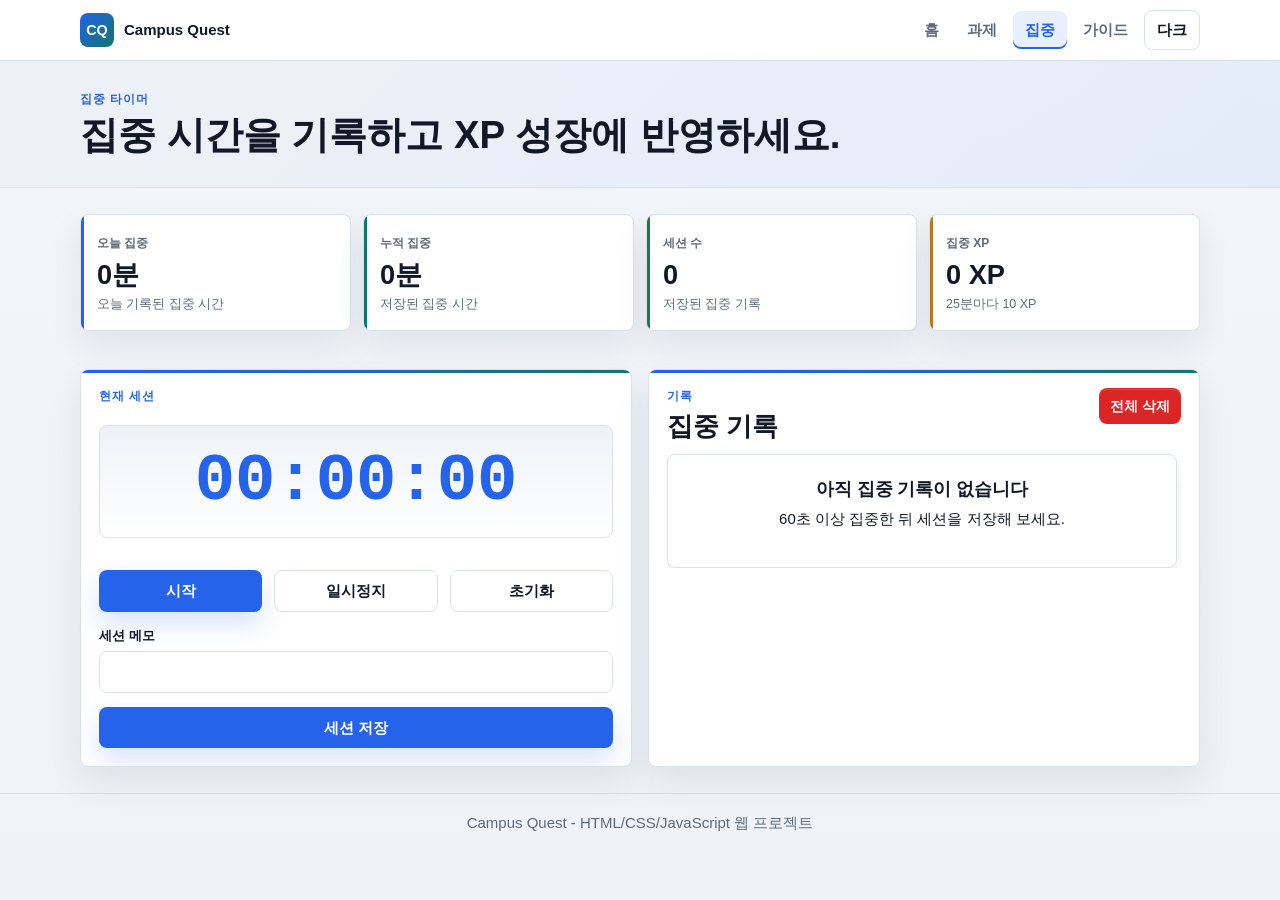
==== focus.html @ e26a476d "Add Campus Quest final project" ====
<!DOCTYPE html>
<html lang="ko">
<head>
  <meta charset="UTF-8">
  <meta name="viewport" content="width=device-width, initial-scale=1.0">
  <title>Campus Quest | 집중</title>
  <link rel="stylesheet" href="css/style.css">
  <script src="js/storage.js" defer></script>
  <script src="js/common.js" defer></script>
  <script src="js/focus.js" defer></script>
</head>
<body data-page="focus">
  <header class="site-header">
    <div class="container header-inner">
      <a class="brand" href="index.html" aria-label="Campus Quest 홈">
        <span class="brand-mark">CQ</span>
        <span class="brand-text">Campus Quest</span>
      </a>
      <button class="nav-toggle" id="navToggle" type="button" aria-controls="siteNav" aria-expanded="false">메뉴</button>
      <nav class="site-nav" id="siteNav" aria-label="주요 메뉴">
        <a href="index.html" data-page="home">홈</a>
        <a href="tasks.html" data-page="tasks">과제</a>
        <a href="focus.html" data-page="focus">집중</a>
        <a href="guide.html" data-page="guide">가이드</a>
        <button class="theme-toggle" id="themeToggle" type="button">다크</button>
      </nav>
    </div>
  </header>

  <main>
    <section class="page-hero">
      <div class="container">
        <p class="eyebrow">집중 타이머</p>
        <h1>집중 시간을 기록하고 XP 성장에 반영하세요.</h1>
      </div>
    </section>

    <section class="section">
      <div class="container">
        <div class="stats-grid compact-stats">
          <article class="stat-card">
            <span class="stat-label">오늘 집중</span>
            <strong id="todayFocus">0분</strong>
            <small>오늘 기록된 집중 시간</small>
          </article>
          <article class="stat-card">
            <span class="stat-label">누적 집중</span>
            <strong id="totalFocus">0분</strong>
            <small>저장된 집중 시간</small>
          </article>
          <article class="stat-card">
            <span class="stat-label">세션 수</span>
            <strong id="sessionCount">0</strong>
            <small>저장된 집중 기록</small>
          </article>
          <article class="stat-card">
            <span class="stat-label">집중 XP</span>
            <strong id="focusXpValue">0 XP</strong>
            <small>25분마다 10 XP</small>
          </article>
        </div>
      </div>
    </section>

    <section class="section section-tight">
      <div class="container split-grid">
        <article class="timer-panel">
          <p class="eyebrow">현재 세션</p>
          <div class="timer-display" id="timerDisplay" aria-live="polite">00:00:00</div>
          <div class="timer-controls">
            <button class="btn btn-primary" id="startTimer" type="button">시작</button>
            <button class="btn btn-secondary" id="pauseTimer" type="button">일시정지</button>
            <button class="btn btn-secondary" id="resetTimer" type="button">초기화</button>
          </div>
          <div class="form-group">
            <label for="sessionNote">세션 메모</label>
            <input id="sessionNote" type="text" maxlength="80">
          </div>
          <div class="inline-message" id="focusMessage" role="status" aria-live="polite"></div>
          <button class="btn btn-primary full-width" id="saveSession" type="button">세션 저장</button>
        </article>

        <article class="panel">
          <div class="panel-heading">
            <div>
              <p class="eyebrow">기록</p>
              <h2>집중 기록</h2>
            </div>
            <button class="btn btn-danger btn-small" id="clearSessions" type="button">전체 삭제</button>
          </div>
          <div class="record-list" id="sessionList"></div>
        </article>
      </div>
    </section>
  </main>

  <footer class="site-footer">
    <div class="container">Campus Quest - HTML/CSS/JavaScript 웹 프로젝트</div>
  </footer>
</body>
</html>
---- css/style.css ----
:root {
  --bg: #f3f6fb;
  --surface: #ffffff;
  --text: #111827;
  --muted: #5f6b7c;
  --primary: #2563eb;
  --primary-dark: #1d4ed8;
  --accent: #0f766e;
  --danger: #dc2626;
  --warning: #b7791f;
  --success: #15803d;
  --border: #d9e1ec;
  --shadow: 0 14px 34px rgba(17, 24, 39, 0.08);
  --header-bg: rgba(255, 255, 255, 0.96);
  --soft: #eef2f7;
  --primary-soft: rgba(37, 99, 235, 0.1);
  --danger-soft: rgba(220, 38, 38, 0.1);
  --warning-soft: rgba(183, 121, 31, 0.13);
  --success-soft: rgba(21, 128, 61, 0.12);
  --muted-soft: rgba(95, 107, 124, 0.11);
}

html[data-theme="dark"] {
  --bg: #070a10;
  --surface: #101722;
  --text: #f7fafc;
  --muted: #9ca8ba;
  --primary: #60a5fa;
  --primary-dark: #3b82f6;
  --accent: #2dd4bf;
  --danger: #fb7185;
  --warning: #fbbf24;
  --success: #34d399;
  --border: #273244;
  --shadow: 0 16px 40px rgba(0, 0, 0, 0.28);
  --header-bg: rgba(7, 10, 16, 0.94);
  --soft: #0c121c;
  --primary-soft: rgba(96, 165, 250, 0.13);
  --danger-soft: rgba(251, 113, 133, 0.13);
  --warning-soft: rgba(251, 191, 36, 0.14);
  --success-soft: rgba(52, 211, 153, 0.13);
  --muted-soft: rgba(154, 164, 181, 0.12);
}

* {
  box-sizing: border-box;
}

html {
  min-height: 100%;
}

body {
  min-height: 100%;
  margin: 0;
  background: linear-gradient(180deg, var(--bg) 0%, #eef3f9 100%);
  color: var(--text);
  font-family: Arial, Helvetica, sans-serif;
  font-size: 15px;
  line-height: 1.45;
}

html[data-theme="dark"] body {
  background: linear-gradient(180deg, #070a10 0%, #0b1018 48%, #070a10 100%);
}

a {
  color: inherit;
  text-decoration: none;
}

button,
input,
select {
  font: inherit;
}

button {
  cursor: pointer;
}

:focus-visible {
  outline: 3px solid rgba(61, 99, 221, 0.34);
  outline-offset: 3px;
}

.container {
  width: min(1120px, calc(100% - 36px));
  margin: 0 auto;
}

.site-header {
  position: sticky;
  top: 0;
  z-index: 20;
  border-bottom: 1px solid var(--border);
  background: var(--header-bg);
  backdrop-filter: blur(14px);
}

.header-inner {
  display: flex;
  align-items: center;
  gap: 12px;
  min-height: 60px;
}

.brand {
  display: inline-flex;
  align-items: center;
  gap: 10px;
  font-weight: 800;
  letter-spacing: 0;
}

.brand-mark {
  display: grid;
  width: 34px;
  height: 34px;
  place-items: center;
  border-radius: 8px;
  background: linear-gradient(135deg, var(--primary), var(--accent));
  color: #ffffff;
  font-size: 0.9rem;
}

.brand-text {
  white-space: nowrap;
}

.site-nav {
  display: flex;
  align-items: center;
  gap: 4px;
  margin-left: auto;
}

.site-nav a,
.site-nav .theme-toggle {
  appearance: none;
  border: 0;
  border-radius: 8px;
  background: transparent;
  color: var(--muted);
  font: inherit;
  font-weight: 700;
  min-height: 36px;
  padding: 8px 12px;
  text-align: center;
  transition: background 0.15s ease, color 0.15s ease;
}

.site-nav a:hover,
.site-nav a.active,
.site-nav .theme-toggle:hover {
  background: var(--primary-soft);
  color: var(--primary);
}

.site-nav a.active {
  box-shadow: inset 0 -2px 0 var(--primary);
}

.site-nav .theme-toggle {
  border: 1px solid var(--border);
  background: var(--surface);
  color: var(--text);
}

.nav-toggle {
  border: 1px solid var(--border);
  border-radius: 8px;
  background: var(--surface);
  color: var(--text);
  font-weight: 700;
  min-height: 36px;
  padding: 7px 11px;
}

.nav-toggle {
  display: none;
  margin-left: auto;
}

.hero-section {
  padding: 34px 0 26px;
  border-bottom: 1px solid var(--border);
  background: linear-gradient(135deg, rgba(37, 99, 235, 0.08), rgba(15, 118, 110, 0.05) 45%, transparent 80%), var(--bg);
}

html[data-theme="dark"] .hero-section {
  background: linear-gradient(135deg, rgba(96, 165, 250, 0.13), rgba(45, 212, 191, 0.05) 48%, transparent 82%), var(--bg);
}

.hero-grid {
  display: grid;
  grid-template-columns: minmax(0, 1.16fr) minmax(300px, 0.84fr);
  gap: 24px;
  align-items: center;
}

.eyebrow {
  margin: 0 0 6px;
  color: var(--primary);
  font-size: 0.72rem;
  font-weight: 800;
  letter-spacing: 0.08em;
  text-transform: uppercase;
}

h1,
h2,
h3,
p {
  margin-top: 0;
}

h1 {
  max-width: 720px;
  margin-bottom: 12px;
  font-size: clamp(1.95rem, 3.8vw, 3.35rem);
  line-height: 1.08;
  letter-spacing: 0;
}

h2 {
  margin-bottom: 12px;
  font-size: clamp(1.25rem, 2.4vw, 1.65rem);
  line-height: 1.18;
}

h3 {
  margin-bottom: 8px;
  font-size: 1.1rem;
}

.hero-lead {
  max-width: 650px;
  color: var(--muted);
  font-size: 0.98rem;
}

.hero-actions,
.timer-controls {
  display: flex;
  flex-wrap: wrap;
  gap: 12px;
  margin-top: 18px;
}

.btn {
  display: inline-flex;
  align-items: center;
  justify-content: center;
  min-height: 38px;
  border: 1px solid transparent;
  border-radius: 8px;
  font-weight: 800;
  padding: 9px 14px;
  box-shadow: 0 1px 0 rgba(255, 255, 255, 0.15) inset;
  transition: transform 0.15s ease, background 0.15s ease, border-color 0.15s ease;
}

.btn:hover {
  transform: translateY(-1px);
}

.btn-primary {
  background: var(--primary);
  color: #ffffff;
  box-shadow: 0 12px 24px rgba(37, 99, 235, 0.18);
}

html[data-theme="dark"] .btn-primary {
  color: #07111f;
}

.btn-primary:hover {
  background: var(--primary-dark);
}

.btn-secondary {
  border-color: var(--border);
  background: var(--surface);
  color: var(--text);
}

html[data-theme="dark"] .btn-secondary,
html[data-theme="dark"] input,
html[data-theme="dark"] select {
  background: #0c121c;
}

.btn-danger {
  background: var(--danger);
  color: #ffffff;
}

.btn-small {
  min-height: 34px;
  padding: 7px 10px;
  font-size: 0.88rem;
}

.full-width {
  width: 100%;
}

.quest-preview,
.panel,
.timer-panel,
.stat-card,
.task-card,
.empty-state,
.record-card {
  border: 1px solid var(--border);
  border-radius: 8px;
  background: var(--surface);
  box-shadow: var(--shadow);
}

html[data-theme="dark"] .quest-preview,
html[data-theme="dark"] .panel,
html[data-theme="dark"] .timer-panel,
html[data-theme="dark"] .stat-card,
html[data-theme="dark"] .task-card,
html[data-theme="dark"] .empty-state,
html[data-theme="dark"] .record-card {
  background: #111827;
}

.quest-preview {
  position: relative;
  overflow: hidden;
  padding: 18px;
}

.quest-preview::before,
.panel::before,
.timer-panel::before,
.task-card::before,
.record-card::before {
  content: "";
  position: absolute;
  inset: 0 0 auto;
  height: 3px;
  background: linear-gradient(90deg, var(--primary), var(--accent));
}

.panel,
.timer-panel,
.task-card,
.record-card {
  position: relative;
  overflow: hidden;
}

.preview-topline,
.panel-heading,
.task-card-top,
.record-card-top {
  display: flex;
  align-items: flex-start;
  justify-content: space-between;
  gap: 12px;
}

.preview-topline span,
.stat-label {
  color: var(--muted);
  font-size: 0.75rem;
  font-weight: 800;
  text-transform: uppercase;
}

.preview-topline strong {
  color: var(--primary);
  font-size: 1.35rem;
}

.mascot-stage {
  position: relative;
  display: grid;
  grid-template-columns: auto minmax(0, 1fr);
  align-items: center;
  gap: 16px;
  margin: 16px 0 8px;
  border: 1px solid var(--border);
  border-radius: 14px;
  background: radial-gradient(circle at 22% 28%, rgba(255, 255, 255, 0.88), transparent 30%), linear-gradient(135deg, var(--soft), rgba(37, 99, 235, 0.07));
  padding: 14px;
}

html[data-theme="dark"] .mascot-stage {
  background: radial-gradient(circle at 22% 28%, rgba(255, 255, 255, 0.08), transparent 31%), linear-gradient(135deg, #0c121c, rgba(96, 165, 250, 0.1));
}

.mascot {
  --mascot-main: #bfdbfe;
  --mascot-soft: #dbeafe;
  --mascot-accent: #3b82f6;
  --mascot-deep: #1d4ed8;
  --mascot-glow: rgba(59, 130, 246, 0.26);
  --mascot-blush: rgba(244, 114, 182, 0.38);
  position: relative;
  width: 92px;
  height: 92px;
  flex: 0 0 auto;
  border: 2px solid rgba(255, 255, 255, 0.76);
  border-radius: 48% 52% 44% 46% / 42% 42% 54% 58%;
  background:
    radial-gradient(circle at 31% 24%, rgba(255, 255, 255, 0.92) 0 11%, transparent 12%),
    radial-gradient(circle at 63% 72%, var(--mascot-accent) 0 17%, transparent 18%),
    linear-gradient(145deg, var(--mascot-soft) 0%, var(--mascot-main) 46%, var(--mascot-accent) 100%);
  box-shadow: 0 18px 34px var(--mascot-glow), inset -10px -14px 22px rgba(29, 78, 216, 0.16), inset 9px 10px 18px rgba(255, 255, 255, 0.38);
  animation: mascotFloat 4.6s ease-in-out infinite;
}

html[data-theme="dark"] .mascot {
  border-color: rgba(255, 255, 255, 0.2);
  box-shadow: 0 18px 38px var(--mascot-glow), inset -10px -14px 22px rgba(0, 0, 0, 0.14), inset 9px 10px 18px rgba(255, 255, 255, 0.16);
}

.mascot::before {
  content: "";
  position: absolute;
  left: 18px;
  top: 52px;
  width: 13px;
  height: 7px;
  border-radius: 999px;
  background: var(--mascot-blush);
  box-shadow: 43px 0 0 var(--mascot-blush);
}

.mascot::after {
  content: "";
  position: absolute;
  left: 31px;
  bottom: 11px;
  width: 30px;
  height: 14px;
  border-radius: 50%;
  background: rgba(255, 255, 255, 0.22);
}

@keyframes mascotFloat {
  0%,
  100% {
    transform: translateY(0);
  }

  50% {
    transform: translateY(-4px);
  }
}

.mascot-ear,
.mascot-wing,
.mascot-eye,
.mascot-mouth,
.mascot-crown,
.mascot-spark {
  position: absolute;
  display: block;
}

.mascot-ear {
  top: -8px;
  width: 24px;
  height: 24px;
  border: 2px solid rgba(255, 255, 255, 0.55);
  border-radius: 70% 30% 70% 30%;
  background: linear-gradient(145deg, var(--mascot-soft), var(--mascot-accent));
  box-shadow: inset -4px -5px 8px rgba(29, 78, 216, 0.14);
}

.mascot-ear-left {
  left: 16px;
  transform: rotate(-31deg);
}

.mascot-ear-right {
  right: 16px;
  transform: scaleX(-1) rotate(-31deg);
}

.mascot-eye {
  top: 34px;
  width: 11px;
  height: 15px;
  border-radius: 999px;
  background: linear-gradient(180deg, #111827, #020617);
  box-shadow: inset 2px 2px 0 rgba(255, 255, 255, 0.32);
}

.mascot-eye-left {
  left: 28px;
}

.mascot-eye-right {
  right: 28px;
}

.mascot-mouth {
  left: 50%;
  top: 54px;
  width: 18px;
  height: 9px;
  border-bottom: 3px solid rgba(15, 23, 42, 0.86);
  border-radius: 0 0 999px 999px;
  transform: translateX(-50%);
}

.mascot-wing {
  top: 30px;
  width: 30px;
  height: 38px;
  border: 1px solid rgba(255, 255, 255, 0.34);
  border-radius: 72% 28% 72% 28%;
  background: linear-gradient(145deg, rgba(255, 255, 255, 0.42), rgba(45, 212, 191, 0.58));
  opacity: 0;
  box-shadow: 0 8px 18px rgba(45, 212, 191, 0.15);
}

.mascot-wing-left {
  left: -19px;
  transform: rotate(-22deg);
}

.mascot-wing-right {
  right: -19px;
  transform: scaleX(-1) rotate(-22deg);
}

.mascot-crown {
  left: 50%;
  top: -22px;
  width: 36px;
  height: 23px;
  background: linear-gradient(135deg, #f59e0b, #fde68a 64%, #ffffff);
  clip-path: polygon(0 100%, 14% 24%, 35% 68%, 50% 0, 65% 68%, 86% 24%, 100% 100%);
  opacity: 0;
  transform: translateX(-50%);
  filter: drop-shadow(0 6px 10px rgba(245, 158, 11, 0.22));
}

.mascot-spark {
  width: 11px;
  height: 11px;
  border-radius: 4px;
  background: linear-gradient(135deg, #fde68a, #f59e0b);
  opacity: 0;
  transform: rotate(45deg);
  box-shadow: 0 0 15px rgba(251, 191, 36, 0.4);
}

.mascot-spark-left {
  left: -7px;
  top: 13px;
}

.mascot-spark-right {
  right: -7px;
  bottom: 15px;
}

.mascot.stage-2 {
  --mascot-main: #99f6e4;
  --mascot-soft: #ccfbf1;
  --mascot-accent: #14b8a6;
  --mascot-deep: #0f766e;
  --mascot-glow: rgba(20, 184, 166, 0.27);
}

.mascot.stage-2 .mascot-spark-left,
.mascot.stage-2 .mascot-spark-right,
.mascot.stage-3 .mascot-spark-left,
.mascot.stage-3 .mascot-spark-right,
.mascot.stage-4 .mascot-spark-left,
.mascot.stage-4 .mascot-spark-right {
  opacity: 1;
}

.mascot.stage-3 {
  --mascot-main: #ddd6fe;
  --mascot-soft: #ede9fe;
  --mascot-accent: #8b5cf6;
  --mascot-deep: #6d28d9;
  --mascot-glow: rgba(139, 92, 246, 0.3);
}

.mascot.stage-3 .mascot-wing,
.mascot.stage-4 .mascot-wing {
  opacity: 1;
}

.mascot.stage-4 {
  --mascot-main: #fde68a;
  --mascot-soft: #fef3c7;
  --mascot-accent: #f59e0b;
  --mascot-deep: #b45309;
  --mascot-glow: rgba(245, 158, 11, 0.31);
}

.mascot.stage-4 .mascot-crown {
  opacity: 1;
}

.mascot-copy {
  display: grid;
  gap: 5px;
}

.mascot-copy strong {
  font-size: 1.05rem;
}

.mascot-copy p {
  margin: 0;
  color: var(--muted);
  font-size: 0.86rem;
}

.evolution-grid {
  display: grid;
  grid-template-columns: repeat(4, minmax(0, 1fr));
  gap: 12px;
}

.evolution-card {
  display: grid;
  align-content: start;
  gap: 10px;
  padding: 16px;
}

.evolution-card h3 {
  margin-bottom: 0;
}

.evolution-card .muted {
  min-height: 58px;
}

.evolution-preview {
  display: grid;
  min-height: 92px;
  place-items: center;
}

.evolution-preview .mascot {
  animation: none;
  transform: scale(0.82);
}

.evolution-lab {
  display: grid;
  grid-template-columns: minmax(0, 1fr) auto auto;
  align-items: center;
  gap: 14px;
  margin-top: 14px;
  padding: 16px;
}

.evolution-lab h2 {
  margin-bottom: 6px;
}

.evolution-lab p {
  margin-bottom: 0;
}

.preview-progress {
  margin: 16px 0;
}

.preview-progress p {
  margin: 10px 0 0;
  color: var(--muted);
  font-weight: 700;
}

.progress-bar {
  overflow: hidden;
  height: 8px;
  border-radius: 999px;
  background: var(--soft);
}

.progress-bar span {
  display: block;
  width: 0%;
  height: 100%;
  border-radius: inherit;
  background: linear-gradient(90deg, var(--primary), var(--accent));
  transition: width 0.25s ease;
}

.preview-badges,
.badge-row,
.task-meta,
.task-actions {
  display: flex;
  flex-wrap: wrap;
  gap: 8px;
}

.badge {
  display: inline-flex;
  align-items: center;
  min-height: 24px;
  border-radius: 999px;
  font-size: 0.74rem;
  font-weight: 800;
  padding: 4px 9px;
}

.badge-primary {
  background: var(--primary-soft);
  color: var(--primary);
}

.badge-warning {
  background: var(--warning-soft);
  color: var(--warning);
}

.badge-success {
  background: var(--success-soft);
  color: var(--success);
}

.badge-danger {
  background: var(--danger-soft);
  color: var(--danger);
}

.badge-muted {
  background: var(--muted-soft);
  color: var(--muted);
}

.section {
  padding: 26px 0;
}

.section-tight {
  padding-top: 12px;
}

.section-heading {
  margin-bottom: 14px;
}

.stats-grid {
  display: grid;
  grid-template-columns: repeat(4, minmax(0, 1fr));
  gap: 12px;
}

.dashboard-stats {
  grid-template-columns: repeat(4, minmax(0, 1fr));
}

.stat-card {
  position: relative;
  overflow: hidden;
  min-height: 108px;
  padding: 16px;
}

.stat-card::before {
  content: "";
  position: absolute;
  inset: 0 auto 0 0;
  width: 3px;
  background: var(--primary);
}

.stat-card:nth-child(2)::before {
  background: var(--accent);
}

.stat-card:nth-child(3)::before {
  background: var(--success);
}

.stat-card:nth-child(4)::before {
  background: var(--warning);
}

.stat-card:nth-child(5)::before {
  background: var(--danger);
}

.stat-card strong {
  display: block;
  margin: 8px 0 4px;
  color: var(--text);
  font-size: 1.7rem;
  line-height: 1;
}

html[data-theme="dark"] .stat-card strong {
  color: #ffffff;
}

.stat-card small {
  color: var(--muted);
}

.split-grid,
.two-column,
.guide-grid {
  display: grid;
  gap: 16px;
}

.split-grid {
  grid-template-columns: minmax(0, 1fr) minmax(0, 1fr);
}

.two-column {
  grid-template-columns: 320px minmax(0, 1fr);
  align-items: start;
}

.guide-grid {
  grid-template-columns: repeat(2, minmax(0, 1fr));
}

.panel,
.timer-panel {
  padding: 18px;
}

.text-link {
  color: var(--primary);
  font-weight: 800;
}

.compact-list,
.snapshot-list,
.record-list {
  display: grid;
  gap: 10px;
}

.compact-item,
.snapshot-row,
.record-card {
  border: 1px solid var(--border);
  border-radius: 8px;
  background: var(--soft);
  padding: 12px;
}

html[data-theme="dark"] .compact-item,
html[data-theme="dark"] .snapshot-row {
  background: #0f1724;
}

.compact-item {
  display: grid;
  gap: 8px;
}

.compact-item strong,
.record-card strong {
  display: block;
}

.compact-item span,
.record-card p,
.muted {
  color: var(--muted);
}

.snapshot-row {
  display: flex;
  align-items: center;
  justify-content: space-between;
  gap: 16px;
}

.snapshot-row strong {
  color: var(--primary);
}

.page-hero {
  padding: 30px 0 20px;
  border-bottom: 1px solid var(--border);
  background: linear-gradient(135deg, var(--soft), rgba(37, 99, 235, 0.07));
}

html[data-theme="dark"] .page-hero {
  background: linear-gradient(135deg, #0c121c, rgba(96, 165, 250, 0.08));
}

.page-hero h1 {
  max-width: 860px;
  font-size: clamp(1.65rem, 3vw, 2.45rem);
}

form,
.toolbar-fields,
.form-row {
  display: grid;
  gap: 12px;
}

.form-row {
  grid-template-columns: repeat(2, minmax(0, 1fr));
}

.form-group {
  display: grid;
  gap: 6px;
}

label {
  color: var(--text);
  font-size: 0.84rem;
  font-weight: 800;
}

input,
select {
  width: 100%;
  min-height: 40px;
  border: 1px solid var(--border);
  border-radius: 8px;
  background: var(--surface);
  color: var(--text);
  padding: 9px 11px;
  transition: border-color 0.15s ease, box-shadow 0.15s ease, background 0.15s ease;
}

input:focus,
select:focus {
  border-color: var(--primary);
  box-shadow: 0 0 0 3px var(--primary-soft);
  outline: 0;
}

.inline-message {
  display: none;
  border-radius: 8px;
  font-weight: 700;
  padding: 9px 11px;
}

.inline-message.show {
  display: block;
}

.inline-message.success {
  background: var(--success-soft);
  color: var(--success);
}

.inline-message.error {
  background: var(--danger-soft);
  color: var(--danger);
}

.inline-message.info {
  background: var(--primary-soft);
  color: var(--primary);
}

.toolbar {
  display: grid;
  gap: 14px;
  margin-bottom: 14px;
}

.filter-group {
  display: flex;
  flex-wrap: wrap;
  gap: 8px;
}

.filter-btn {
  min-height: 34px;
  border: 1px solid var(--border);
  border-radius: 999px;
  background: var(--surface);
  color: var(--muted);
  font-weight: 800;
  padding: 7px 11px;
  transition: background 0.15s ease, border-color 0.15s ease, color 0.15s ease;
}

.filter-btn.active {
  border-color: var(--primary);
  background: var(--primary-soft);
  color: var(--primary);
}

.toolbar-fields {
  grid-template-columns: minmax(0, 1fr) 170px;
}

.task-grid {
  display: grid;
  grid-template-columns: repeat(2, minmax(0, 1fr));
  gap: 12px;
}

.task-card {
  display: grid;
  gap: 12px;
  padding: 16px;
  transition: border-color 0.15s ease, transform 0.15s ease;
}

.task-card:hover {
  border-color: var(--primary);
  transform: translateY(-1px);
}

.task-card.completed {
  border-color: var(--success);
  background: linear-gradient(135deg, var(--success-soft), var(--surface));
}

.task-title {
  margin: 0 0 3px;
  font-size: 1.02rem;
}

.task-course,
.task-meta {
  color: var(--muted);
}

.task-meta {
  font-size: 0.84rem;
  font-weight: 700;
}

.task-actions {
  margin-top: 2px;
}

.task-actions .btn {
  flex: 1 1 116px;
}

.empty-state {
  grid-column: 1 / -1;
  padding: 22px;
  text-align: center;
}

.empty-state strong {
  display: block;
  margin-bottom: 6px;
  font-size: 1.1rem;
}

.timer-panel {
  display: grid;
  gap: 14px;
  align-content: start;
}

.timer-display {
  border: 1px solid var(--border);
  border-radius: 8px;
  background: linear-gradient(180deg, var(--soft), var(--surface));
  color: var(--primary);
  font-family: "Courier New", Courier, monospace;
  font-size: clamp(2.2rem, 6vw, 4.2rem);
  font-weight: 800;
  line-height: 1;
  padding: 22px 14px;
  text-align: center;
}

html[data-theme="dark"] .timer-display {
  background: linear-gradient(180deg, #0a1019, #111827);
  color: #dbeafe;
}

.timer-controls .btn {
  flex: 1 1 120px;
}

.record-list {
  max-height: 500px;
  overflow: auto;
  padding-right: 4px;
}

.record-card p {
  margin-bottom: 0;
}

.record-meta {
  display: grid;
  gap: 4px;
  margin-top: 8px;
  color: var(--muted);
  font-size: 0.84rem;
}

.step-list,
.feature-list {
  display: grid;
  gap: 10px;
  margin: 0;
  padding-left: 20px;
}

.reset-panel {
  display: grid;
  align-content: start;
  gap: 12px;
}

.site-footer {
  border-top: 1px solid var(--border);
  color: var(--muted);
  padding: 18px 0;
  text-align: center;
}

@media (max-width: 1024px) {
  .hero-grid,
  .split-grid,
  .two-column,
  .guide-grid {
    grid-template-columns: 1fr;
  }

  .evolution-grid {
    grid-template-columns: repeat(2, minmax(0, 1fr));
  }

  .evolution-lab {
    grid-template-columns: 1fr;
  }

  .stats-grid,
  .dashboard-stats {
    grid-template-columns: repeat(2, minmax(0, 1fr));
  }

  .task-grid {
    grid-template-columns: repeat(2, minmax(0, 1fr));
  }
}

@media (max-width: 768px) {
  .container {
    width: min(100% - 24px, 1120px);
  }

  .header-inner {
    flex-wrap: wrap;
    gap: 10px;
    padding: 10px 0;
  }

  .brand {
    flex: 1 1 auto;
  }

  .nav-toggle {
    display: inline-flex;
    align-items: center;
    justify-content: center;
  }

  .site-nav {
    display: none;
    flex: 1 0 100%;
    flex-direction: column;
    align-items: stretch;
    order: 4;
    margin-left: 0;
  }

  .site-nav.open {
    display: flex;
  }

  .site-nav a,
  .site-nav .theme-toggle {
    min-height: 44px;
    text-align: left;
    width: 100%;
  }

  .hero-section {
    padding: 28px 0 20px;
  }

  .page-hero {
    padding: 26px 0 18px;
  }

  .section {
    padding: 22px 0;
  }

  .stats-grid,
  .dashboard-stats,
  .task-grid,
  .form-row,
  .toolbar-fields,
  .evolution-grid {
    grid-template-columns: 1fr;
  }

  .stat-card {
    min-height: 104px;
  }

  .panel,
  .timer-panel,
  .quest-preview {
    padding: 16px;
  }

  .btn,
  .filter-btn,
  input,
  select {
    min-height: 42px;
  }

  .panel-heading,
  .task-card-top,
  .record-card-top {
    align-items: stretch;
    flex-direction: column;
  }
}
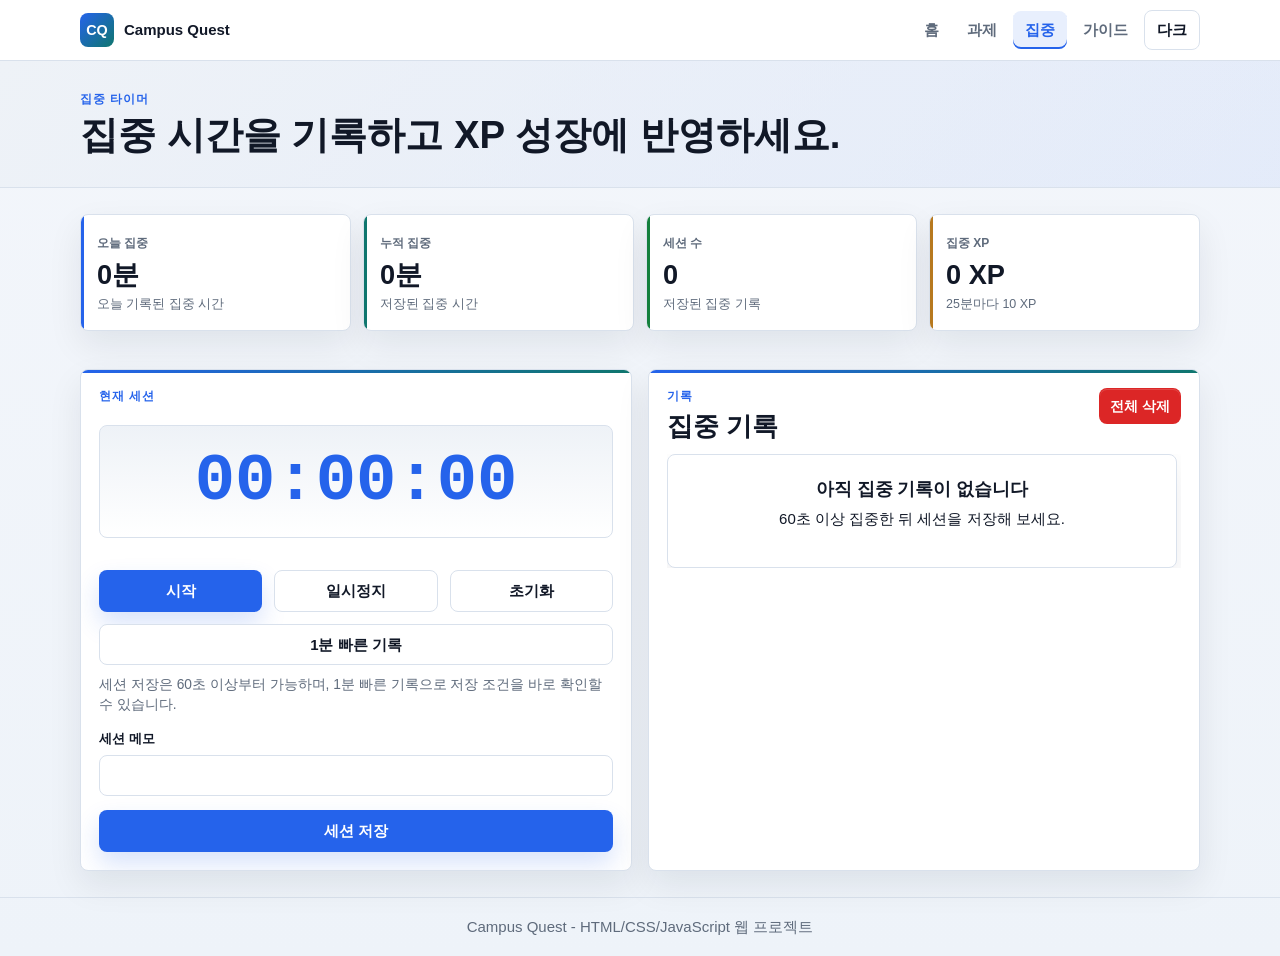
==== commit 3aa1883d: "Improve presentation flow and evolution demo" ====
--- a/focus.html
+++ b/focus.html
@@ -71,7 +71,9 @@
             <button class="btn btn-primary" id="startTimer" type="button">시작</button>
             <button class="btn btn-secondary" id="pauseTimer" type="button">일시정지</button>
             <button class="btn btn-secondary" id="resetTimer" type="button">초기화</button>
+            <button class="btn btn-secondary" id="prepareDemoSession" type="button">1분 빠른 기록</button>
           </div>
+          <p class="timer-hint">세션 저장은 60초 이상부터 가능하며, 1분 빠른 기록으로 저장 조건을 바로 확인할 수 있습니다.</p>
           <div class="form-group">
             <label for="sessionNote">세션 메모</label>
             <input id="sessionNote" type="text" maxlength="80">
--- a/css/style.css
+++ b/css/style.css
@@ -248,6 +248,48 @@
   margin-top: 18px;
 }
 
+.quest-flow {
+  display: grid;
+  grid-template-columns: repeat(3, minmax(0, 1fr));
+  gap: 10px;
+  margin-top: 22px;
+}
+
+.quest-flow-step {
+  display: grid;
+  gap: 5px;
+  min-height: 112px;
+  border: 1px solid var(--border);
+  border-radius: 12px;
+  background: rgba(255, 255, 255, 0.72);
+  padding: 12px;
+}
+
+html[data-theme="dark"] .quest-flow-step {
+  background: rgba(17, 24, 39, 0.72);
+}
+
+.quest-flow-step span {
+  display: grid;
+  width: 28px;
+  height: 28px;
+  place-items: center;
+  border-radius: 999px;
+  background: linear-gradient(135deg, var(--primary), var(--accent));
+  color: #ffffff;
+  font-size: 0.78rem;
+  font-weight: 900;
+}
+
+.quest-flow-step strong {
+  font-size: 0.98rem;
+}
+
+.quest-flow-step small {
+  color: var(--muted);
+  font-weight: 700;
+}
+
 .btn {
   display: inline-flex;
   align-items: center;
@@ -622,6 +664,43 @@
   font-size: 0.86rem;
 }
 
+.evolution-track {
+  display: grid;
+  grid-template-columns: repeat(4, minmax(0, 1fr));
+  gap: 8px;
+  margin-top: 14px;
+}
+
+.evolution-track-item {
+  display: grid;
+  gap: 3px;
+  border: 1px solid var(--border);
+  border-radius: 10px;
+  background: var(--soft);
+  color: var(--muted);
+  padding: 9px 8px;
+  text-align: center;
+}
+
+.evolution-track-item span {
+  font-size: 0.72rem;
+  font-weight: 900;
+}
+
+.evolution-track-item strong {
+  font-size: 0.82rem;
+}
+
+.evolution-track-item.active {
+  border-color: var(--primary);
+  background: var(--primary-soft);
+  color: var(--primary);
+}
+
+.evolution-track-item.current {
+  box-shadow: inset 0 0 0 2px var(--primary);
+}
+
 .evolution-grid {
   display: grid;
   grid-template-columns: repeat(4, minmax(0, 1fr));
@@ -1089,6 +1168,12 @@
   flex: 1 1 120px;
 }
 
+.timer-hint {
+  margin: -4px 0 0;
+  color: var(--muted);
+  font-size: 0.86rem;
+}
+
 .record-list {
   max-height: 500px;
   overflow: auto;
@@ -1138,6 +1223,10 @@
 
   .evolution-grid {
     grid-template-columns: repeat(2, minmax(0, 1fr));
+  }
+
+  .quest-flow {
+    grid-template-columns: repeat(3, minmax(0, 1fr));
   }
 
   .evolution-lab {
@@ -1212,8 +1301,13 @@
   .task-grid,
   .form-row,
   .toolbar-fields,
-  .evolution-grid {
+  .evolution-grid,
+  .quest-flow {
     grid-template-columns: 1fr;
+  }
+
+  .evolution-track {
+    grid-template-columns: repeat(2, minmax(0, 1fr));
   }
 
   .stat-card {
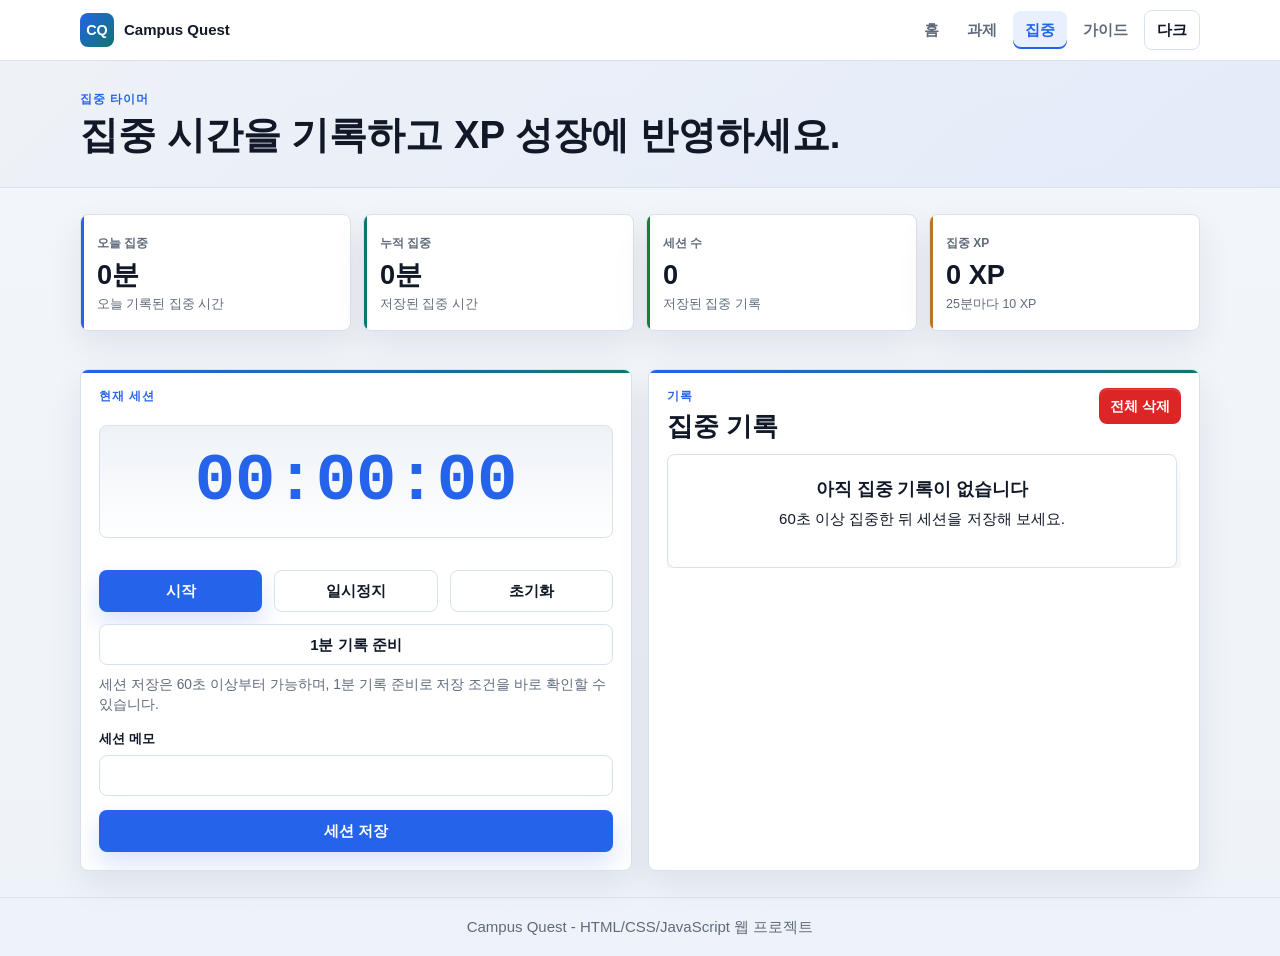
==== commit a284e532: "Show task XP rewards and refine demo copy" ====
--- a/focus.html
+++ b/focus.html
@@ -71,9 +71,9 @@
             <button class="btn btn-primary" id="startTimer" type="button">시작</button>
             <button class="btn btn-secondary" id="pauseTimer" type="button">일시정지</button>
             <button class="btn btn-secondary" id="resetTimer" type="button">초기화</button>
-            <button class="btn btn-secondary" id="prepareDemoSession" type="button">1분 빠른 기록</button>
+            <button class="btn btn-secondary" id="prepareDemoSession" type="button">1분 기록 준비</button>
           </div>
-          <p class="timer-hint">세션 저장은 60초 이상부터 가능하며, 1분 빠른 기록으로 저장 조건을 바로 확인할 수 있습니다.</p>
+          <p class="timer-hint">세션 저장은 60초 이상부터 가능하며, 1분 기록 준비로 저장 조건을 바로 확인할 수 있습니다.</p>
           <div class="form-group">
             <label for="sessionNote">세션 메모</label>
             <input id="sessionNote" type="text" maxlength="80">
--- a/css/style.css
+++ b/css/style.css
@@ -1103,11 +1103,22 @@
 .task-card.completed {
   border-color: var(--success);
   background: linear-gradient(135deg, var(--success-soft), var(--surface));
+  opacity: 0.86;
+}
+
+.task-card.completed:hover {
+  opacity: 1;
 }
 
 .task-title {
   margin: 0 0 3px;
   font-size: 1.02rem;
+}
+
+.task-card.completed .task-title {
+  color: var(--muted);
+  text-decoration: line-through;
+  text-decoration-thickness: 2px;
 }
 
 .task-course,
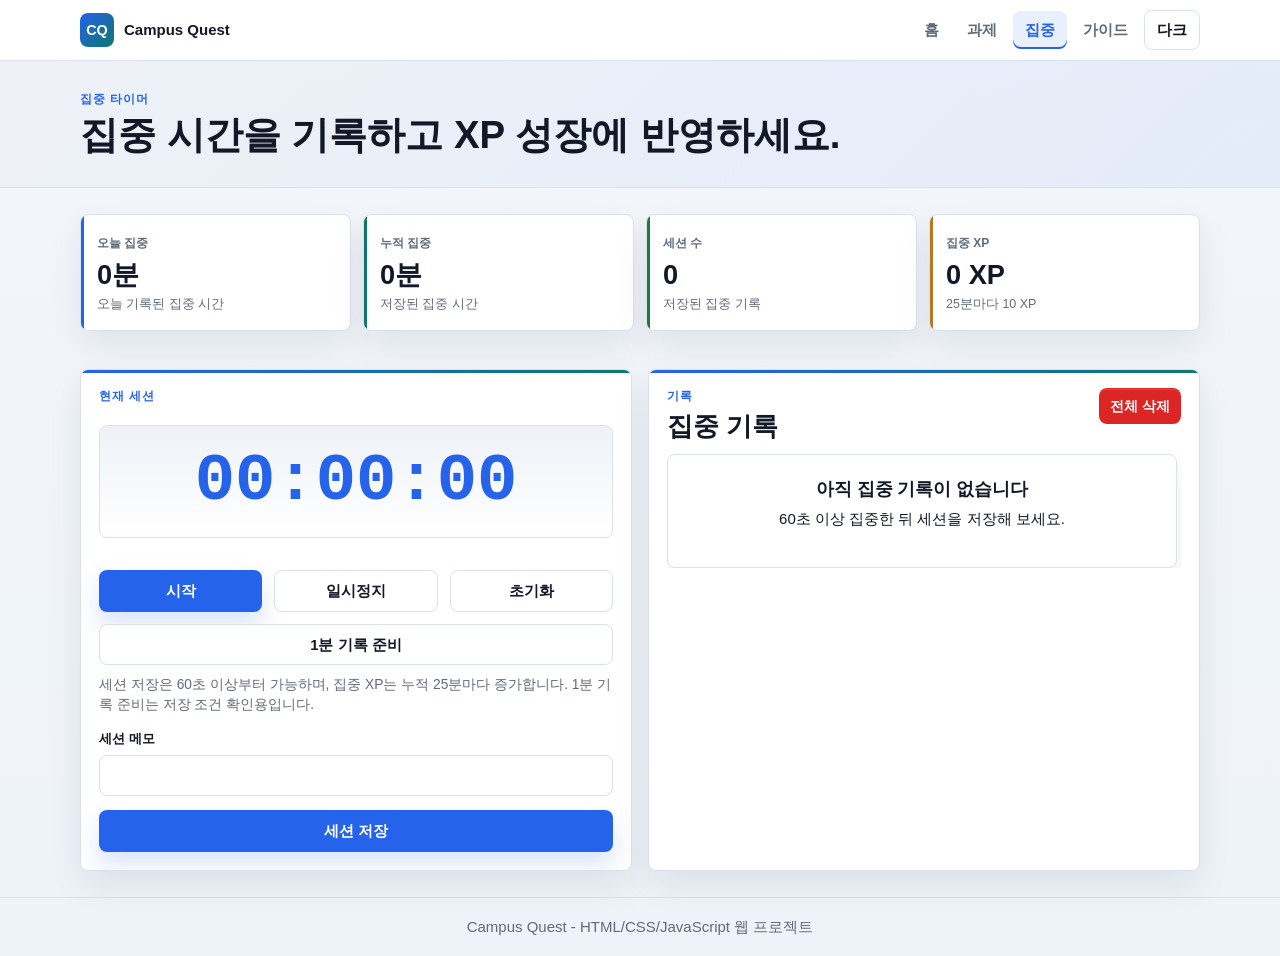
==== commit c84b6847: "Clarify demo helper behavior" ====
--- a/focus.html
+++ b/focus.html
@@ -73,7 +73,7 @@
             <button class="btn btn-secondary" id="resetTimer" type="button">초기화</button>
             <button class="btn btn-secondary" id="prepareDemoSession" type="button">1분 기록 준비</button>
           </div>
-          <p class="timer-hint">세션 저장은 60초 이상부터 가능하며, 1분 기록 준비로 저장 조건을 바로 확인할 수 있습니다.</p>
+          <p class="timer-hint">세션 저장은 60초 이상부터 가능하며, 집중 XP는 누적 25분마다 증가합니다. 1분 기록 준비는 저장 조건 확인용입니다.</p>
           <div class="form-group">
             <label for="sessionNote">세션 메모</label>
             <input id="sessionNote" type="text" maxlength="80">
--- a/css/style.css
+++ b/css/style.css
@@ -839,7 +839,7 @@
 }
 
 .dashboard-stats {
-  grid-template-columns: repeat(4, minmax(0, 1fr));
+  grid-template-columns: repeat(5, minmax(0, 1fr));
 }
 
 .stat-card {
